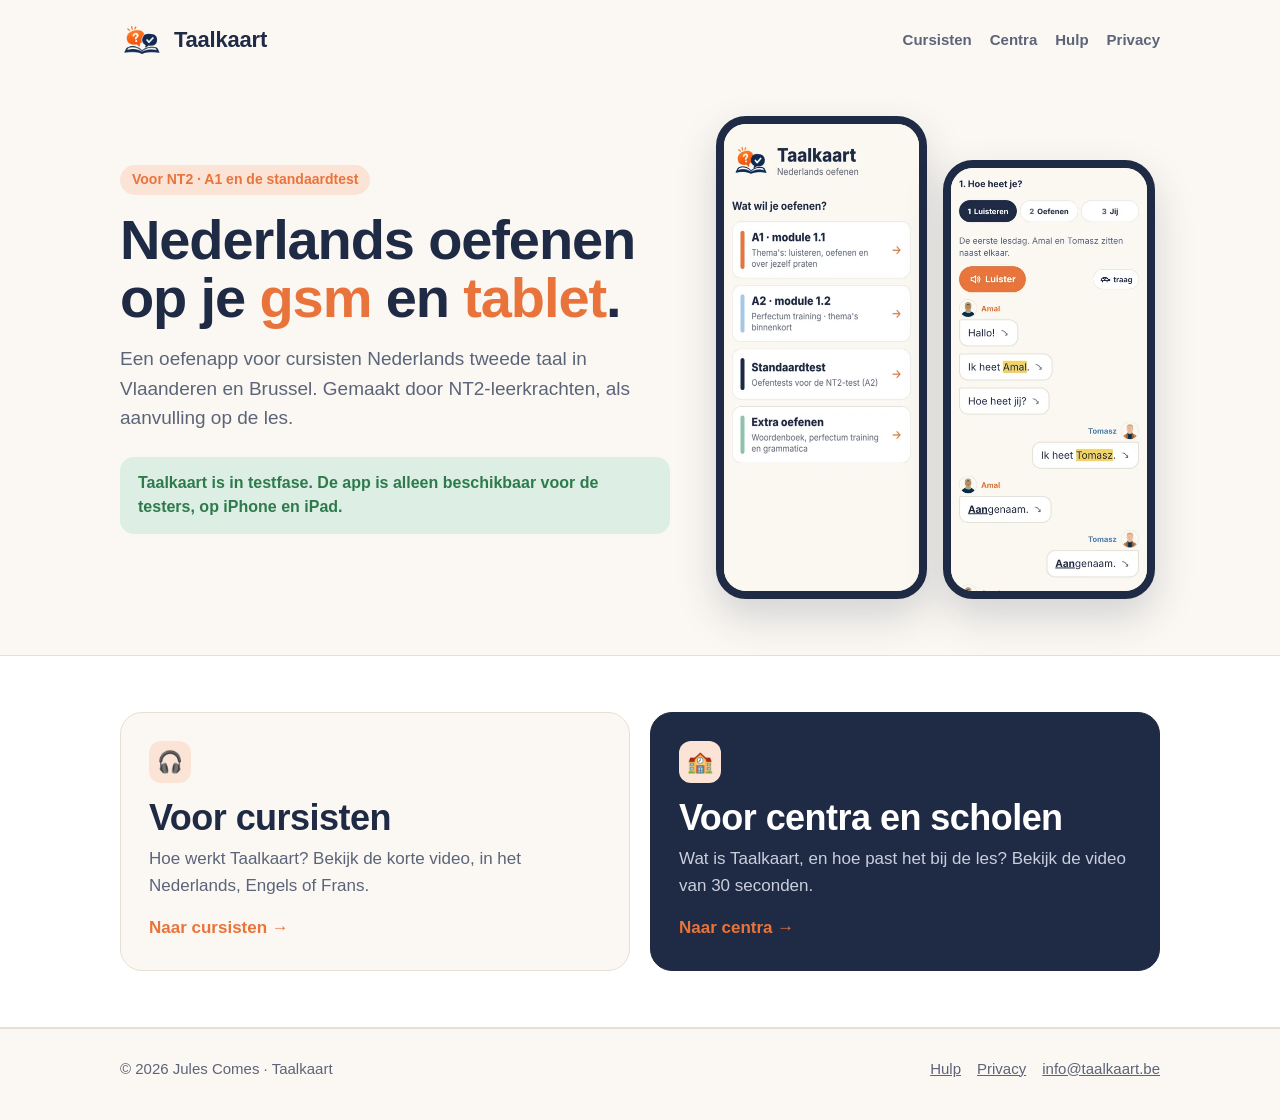
==== index.html @ 13c9c87b "Website taalkaart.be: start, cursisten, centra, hulp, privacy Co-Authored-By: Claude Opus 5.5 <norep" ====
<!doctype html>
<html lang="nl">
<head>
<meta charset="utf-8">
<meta name="viewport" content="width=device-width, initial-scale=1">
<title>Taalkaart · Nederlands oefenen op gsm en tablet</title>
<meta name="description" content="Taalkaart is een oefenapp voor cursisten Nederlands tweede taal (NT2) in Vlaanderen en Brussel. Voor iPhone en iPad.">
<link rel="icon" href="favicon.png">
<link rel="apple-touch-icon" href="img/apple-touch-icon.png">
<link rel="stylesheet" href="style.css">
</head>
<body>
<header class="kop"><div class="wrap">
  <a class="merk" href="./"><img src="img/logo.png" alt=""><b>Taalkaart</b></a>
  <nav><a href="cursisten.html">Cursisten</a><a href="centra.html">Centra</a><a class="wegklein" href="hulp.html">Hulp</a><a class="wegklein" href="privacy.html">Privacy</a></nav>
</div></header>

<main>
<section class="held"><div class="wrap">
  <div>
    <span class="label">Voor NT2 · A1 en de standaardtest</span>
    <h1>Nederlands oefenen op je <span>gsm</span> en <span>tablet</span>.</h1>
    <p class="lead">Een oefenapp voor cursisten Nederlands tweede taal in Vlaanderen en Brussel. Gemaakt door NT2-leerkrachten, als aanvulling op de les.</p>
    <p class="status">Taalkaart is in testfase. De app is alleen beschikbaar voor de testers, op iPhone en iPad.</p>
  </div>
  <div class="telefoons">
    <img class="tel" src="img/start.webp" alt="Het startscherm van Taalkaart" width="390" height="844">
    <img class="tel" src="img/luisteren.webp" alt="Een gesprek beluisteren in thema 1" width="390" height="844">
  </div>
</div></section>

<section class="licht"><div class="wrap">
  <div class="keuze">
    <a class="groep" href="cursisten.html">
      <span class="ico">🎧</span>
      <h2>Voor cursisten</h2>
      <p>Hoe werkt Taalkaart? Bekijk de korte video, in het Nederlands, Engels of Frans.</p>
      <span class="pijl">Naar cursisten →</span>
    </a>
    <a class="groep donker" href="centra.html">
      <span class="ico">🏫</span>
      <h2>Voor centra en scholen</h2>
      <p>Wat is Taalkaart, en hoe past het bij de les? Bekijk de video van 30 seconden.</p>
      <span class="pijl">Naar centra →</span>
    </a>
  </div>
</div></section>
</main>

<footer><div class="wrap">
  <span>© 2026 Jules Comes · Taalkaart</span>
  <nav><a href="hulp.html">Hulp</a><a href="privacy.html">Privacy</a><a href="mailto:info@taalkaart.be">info@taalkaart.be</a></nav>
</div></footer>
</body>
</html>
---- style.css ----
:root{
  --creme:#FBF8F3; --kaart:#FFFFFF; --inkt:#1F2A44; --zacht:#5B6478; --lijn:#E7DFD2;
  --oranje:#E8743B; --oranjezacht:#FBE3D6; --groen:#2E7A4D; --groenzacht:#DDEFE4; --blauw:#9AC1F0;
  --max:1080px;
}
@media (prefers-color-scheme: dark){
  :root{ --creme:#151A26; --kaart:#1E2535; --inkt:#EEF0F5; --zacht:#A9B0C0; --lijn:#2C3448; --oranjezacht:#3A2A22; --groenzacht:#1F3328; }
}
*{box-sizing:border-box}
html{-webkit-text-size-adjust:100%}
body{margin:0;background:var(--creme);color:var(--inkt);font:17px/1.55 -apple-system,BlinkMacSystemFont,"Segoe UI",Roboto,"Helvetica Neue",Arial,sans-serif}
a{color:var(--oranje)}
img{max-width:100%;height:auto;display:block}
.wrap{max-width:var(--max);margin:0 auto;padding:0 20px}

/* kop */
.kop{padding:18px 0}
.kop .wrap{display:flex;align-items:center;justify-content:space-between;gap:16px}
.merk{display:flex;align-items:center;gap:10px;text-decoration:none;color:var(--inkt)}
.merk img{width:44px;height:44px}
.merk b{font-size:22px;letter-spacing:-.01em}
.kop nav{display:flex;gap:18px;font-weight:600;font-size:15px}
.kop nav a{color:var(--zacht);text-decoration:none}
.kop nav a:hover{color:var(--inkt)}

/* held */
.held{padding:36px 0 56px}
.held .wrap{display:grid;grid-template-columns:1.1fr .9fr;gap:40px;align-items:center}
.label{display:inline-block;background:var(--oranjezacht);color:var(--oranje);font-weight:700;font-size:14px;border-radius:999px;padding:4px 12px}
h1{font-size:clamp(34px,5.4vw,56px);line-height:1.05;letter-spacing:-.02em;margin:16px 0 16px}
h1 span{color:var(--oranje)}
.held p.lead{font-size:19px;color:var(--zacht);margin:0 0 24px;max-width:34em}
.knoppen{display:flex;gap:12px;flex-wrap:wrap}
.knop{display:inline-block;background:var(--oranje);color:#fff;text-decoration:none;font-weight:700;border-radius:999px;padding:13px 24px}
.knop.zacht{background:var(--kaart);color:var(--inkt);border:2px solid var(--lijn)}
.telefoons{display:flex;justify-content:center;gap:16px}
.tel{width:47%;max-width:230px;border-radius:30px;border:8px solid #1F2A44;overflow:hidden;background:#fff;box-shadow:0 18px 40px rgba(31,42,68,.18)}
.tel:nth-child(2){margin-top:44px}

/* secties */
section{padding:56px 0}
section.licht{background:var(--kaart);border-top:1px solid var(--lijn);border-bottom:1px solid var(--lijn)}
h2{font-size:clamp(26px,3.4vw,36px);letter-spacing:-.015em;line-height:1.15;margin:0 0 12px}
.intro{color:var(--zacht);max-width:40em;margin:0 0 28px}
.raster{display:grid;grid-template-columns:repeat(3,1fr);gap:18px}
.vak{background:var(--creme);border:1px solid var(--lijn);border-radius:18px;padding:20px}
section:not(.licht) .vak{background:var(--kaart)}
.vak h3{margin:8px 0 6px;font-size:19px}
.vak p{margin:0;color:var(--zacht);font-size:16px}
.ico{width:42px;height:42px;border-radius:12px;background:var(--oranjezacht);display:flex;align-items:center;justify-content:center;font-size:21px}

.stappen{display:grid;grid-template-columns:repeat(4,1fr);gap:18px;counter-reset:s}
.stap{position:relative;padding-top:8px}
.stap b{display:block;font-size:18px;margin-bottom:4px}
.stap b::before{counter-increment:s;content:counter(s);display:inline-flex;width:30px;height:30px;border-radius:50%;background:var(--inkt);color:#fff;align-items:center;justify-content:center;font-size:15px;margin-right:8px}
.stap p{margin:0;color:var(--zacht);font-size:16px}

.duo{display:grid;grid-template-columns:1fr 1fr;gap:40px;align-items:center}
.duo .tel{margin:0 auto;max-width:260px}
ul.vink{list-style:none;padding:0;margin:0}
ul.vink li{padding-left:32px;position:relative;margin:10px 0}
ul.vink li::before{content:"✓";position:absolute;left:0;top:0;width:22px;height:22px;border-radius:50%;background:var(--groenzacht);color:var(--groen);font-weight:800;font-size:13px;display:flex;align-items:center;justify-content:center}

.centra{background:var(--inkt);color:#fff;border-radius:26px;padding:38px;display:grid;grid-template-columns:1.3fr 1fr;gap:30px;align-items:center}
.centra h2{color:#fff}
.centra p{color:#C9CFDD;margin:0 0 10px}
.centra .knop{background:var(--oranje)}
.status{background:var(--groenzacht);color:var(--groen);border-radius:14px;padding:14px 18px;font-weight:600;font-size:16px}

/* tekstpagina's */
.tekst{max-width:760px;margin:0 auto;padding:24px 20px 64px}
.tekst h1{font-size:clamp(30px,4.6vw,44px)}
.tekst h2{font-size:24px;margin:36px 0 8px}
.tekst p,.tekst li{color:var(--inkt)}
.tekst .datum{color:var(--zacht);font-size:15px}
.tekst details{background:var(--kaart);border:1px solid var(--lijn);border-radius:14px;padding:14px 18px;margin:10px 0}
.tekst summary{font-weight:700;cursor:pointer}
.tekst details p{margin:10px 0 2px}

/* voet */
footer{border-top:1px solid var(--lijn);padding:28px 0 40px;color:var(--zacht);font-size:15px}
footer .wrap{display:flex;justify-content:space-between;gap:16px;flex-wrap:wrap}
footer a{color:var(--zacht)}
footer nav{display:flex;gap:16px}

@media (max-width:820px){
  .held .wrap,.duo,.centra{grid-template-columns:1fr}
  .raster{grid-template-columns:1fr 1fr}
  .stappen{grid-template-columns:1fr 1fr}
  .kop nav a.wegklein{display:none}
}
@media (max-width:520px){
  .raster,.stappen{grid-template-columns:1fr}
  .centra{padding:26px}
  .tel{border-width:6px;border-radius:24px}
}

/* keuze en video */
.keuze{display:grid;grid-template-columns:1fr 1fr;gap:20px}
.groep{display:block;text-decoration:none;color:var(--inkt);background:var(--creme);border:1px solid var(--lijn);border-radius:22px;padding:28px}
.groep h2{margin:14px 0 8px}
.groep p{color:var(--zacht);margin:0 0 16px}
.groep .pijl{font-weight:700;color:var(--oranje)}
.groep.donker{background:#1F2A44;color:#fff;border-color:#1F2A44}
.groep.donker p{color:#C9CFDD}
.groep:hover{transform:translateY(-2px);transition:transform .15s}
.talen{display:flex;gap:8px;flex-wrap:wrap}
.talen button{font:inherit;font-weight:700;font-size:15px;border-radius:999px;padding:9px 16px;border:2px solid var(--lijn);background:var(--kaart);color:var(--inkt);cursor:pointer}
.talen button[aria-pressed="true"]{border-color:var(--oranje);color:var(--oranje)}
video.video{max-width:300px;width:100%;height:auto;background:#000}
video.breed{width:100%;height:auto;border-radius:18px;margin-top:8px;background:#000;box-shadow:0 18px 40px rgba(31,42,68,.18)}
.kop nav a[aria-current="page"]{color:var(--inkt)}
@media (max-width:820px){.keuze{grid-template-columns:1fr}}
.held .wrap.enkel{display:block}
.held .wrap.enkel video.breed{max-width:860px}
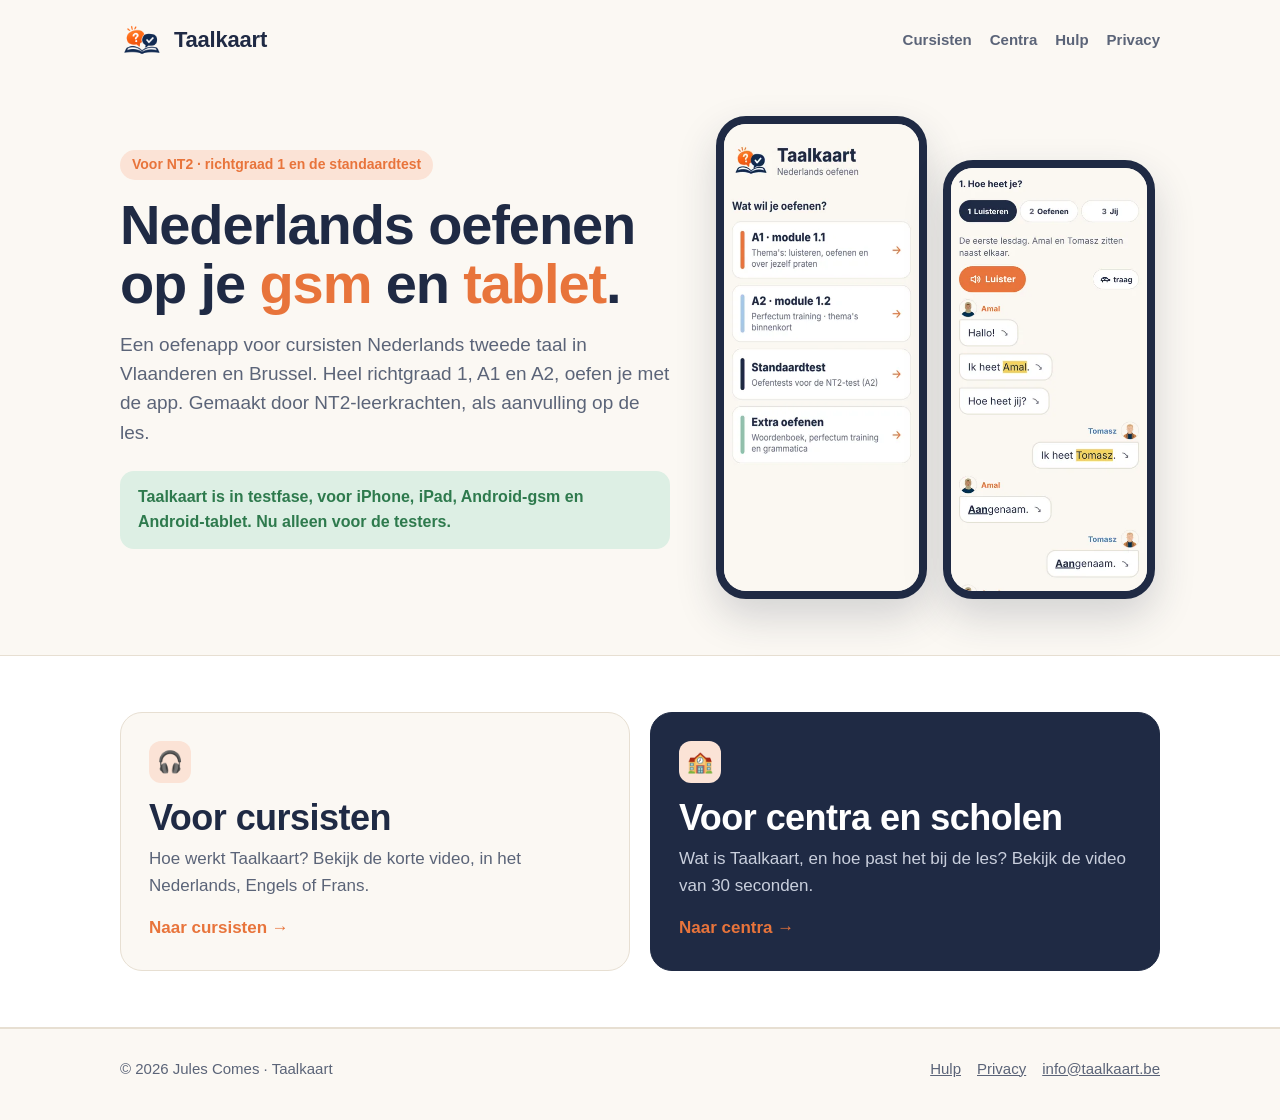
==== commit f7179123: "Website: heel richtgraad 1 (A1 en A2), ook voor Android-gsm en -tablet; promovideo met Android Co-Au" ====
--- a/index.html
+++ b/index.html
@@ -4,7 +4,7 @@
 <meta charset="utf-8">
 <meta name="viewport" content="width=device-width, initial-scale=1">
 <title>Taalkaart · Nederlands oefenen op gsm en tablet</title>
-<meta name="description" content="Taalkaart is een oefenapp voor cursisten Nederlands tweede taal (NT2) in Vlaanderen en Brussel. Voor iPhone en iPad.">
+<meta name="description" content="Taalkaart is een oefenapp voor cursisten Nederlands tweede taal (NT2) in Vlaanderen en Brussel. Voor iPhone, iPad en Android.">
 <link rel="icon" href="favicon.png">
 <link rel="apple-touch-icon" href="img/apple-touch-icon.png">
 <link rel="stylesheet" href="style.css">
@@ -18,10 +18,10 @@
 <main>
 <section class="held"><div class="wrap">
   <div>
-    <span class="label">Voor NT2 · A1 en de standaardtest</span>
+    <span class="label">Voor NT2 · richtgraad 1 en de standaardtest</span>
     <h1>Nederlands oefenen op je <span>gsm</span> en <span>tablet</span>.</h1>
-    <p class="lead">Een oefenapp voor cursisten Nederlands tweede taal in Vlaanderen en Brussel. Gemaakt door NT2-leerkrachten, als aanvulling op de les.</p>
-    <p class="status">Taalkaart is in testfase. De app is alleen beschikbaar voor de testers, op iPhone en iPad.</p>
+    <p class="lead">Een oefenapp voor cursisten Nederlands tweede taal in Vlaanderen en Brussel. Heel richtgraad 1, A1 en A2, oefen je met de app. Gemaakt door NT2-leerkrachten, als aanvulling op de les.</p>
+    <p class="status">Taalkaart is in testfase, voor iPhone, iPad, Android-gsm en Android-tablet. Nu alleen voor de testers.</p>
   </div>
   <div class="telefoons">
     <img class="tel" src="img/start.webp" alt="Het startscherm van Taalkaart" width="390" height="844">
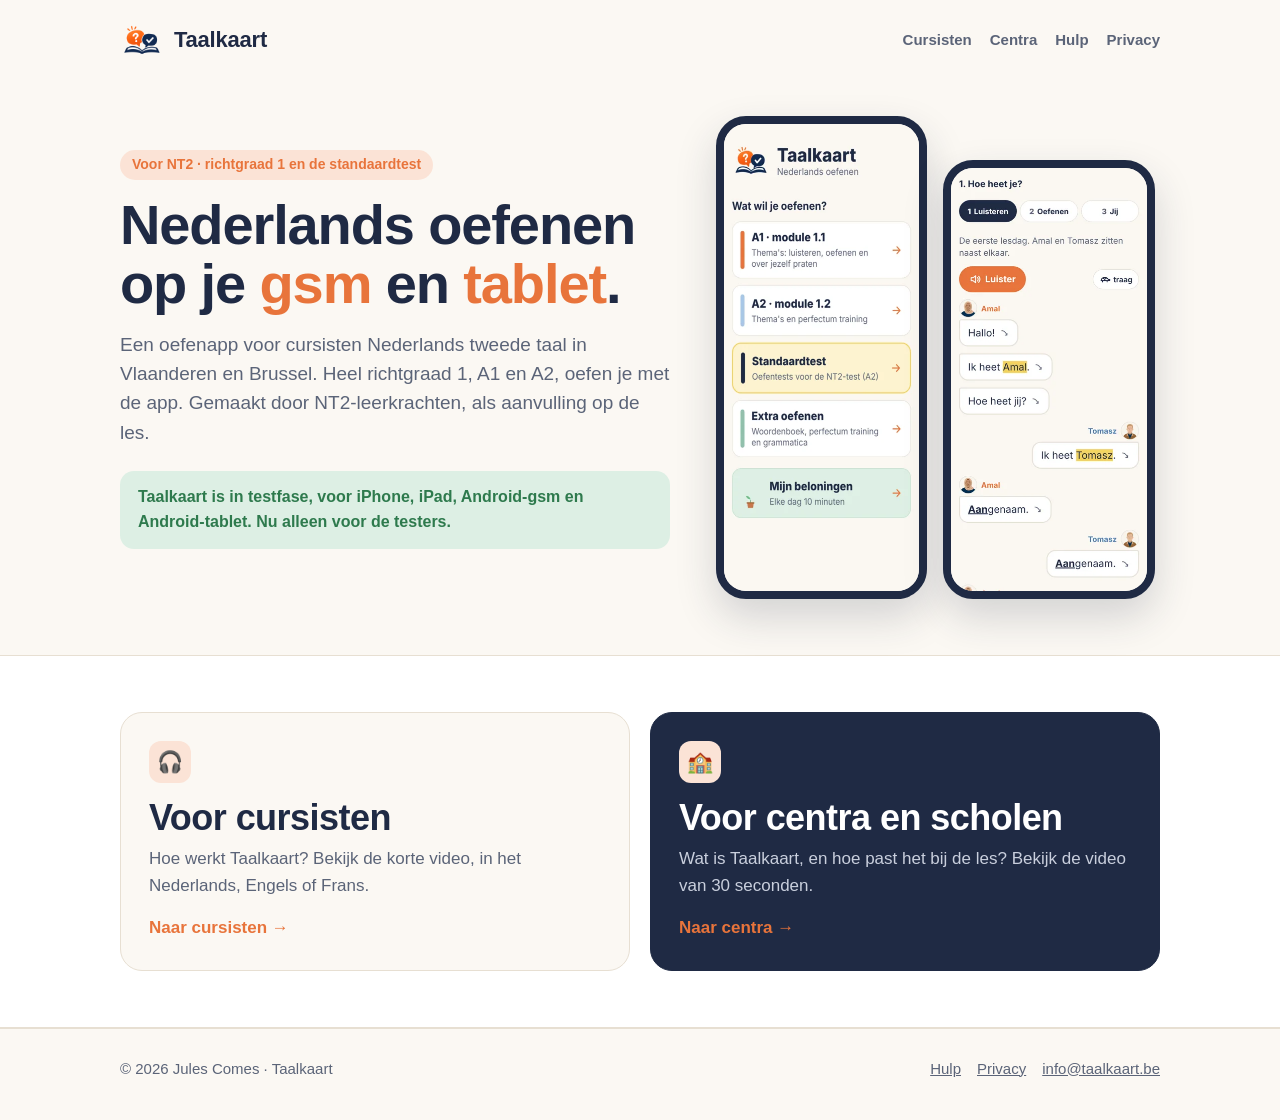
==== commit f6bc70c8: "Website: deelbeeld en deeltags (WhatsApp, mail, sociale media), paginatitels, rustige beweging bij h" ====
--- a/index.html
+++ b/index.html
@@ -3,8 +3,16 @@
 <head>
 <meta charset="utf-8">
 <meta name="viewport" content="width=device-width, initial-scale=1">
-<title>Taalkaart · Nederlands oefenen op gsm en tablet</title>
-<meta name="description" content="Taalkaart is een oefenapp voor cursisten Nederlands tweede taal (NT2) in Vlaanderen en Brussel. Voor iPhone, iPad en Android.">
+<title>Taalkaart: Nederlands oefenen voor NT2-cursisten</title>
+<meta name="description" content="Oefenapp voor cursisten Nederlands tweede taal in Vlaanderen en Brussel: richtgraad 1 (A1 en A2) en de standaardtest, op gsm en tablet.">
+<meta name="theme-color" content="#FBF8F3">
+<link rel="canonical" href="https://taalkaart.be/">
+<meta property="og:type" content="website">
+<meta property="og:title" content="Taalkaart: Nederlands oefenen voor NT2-cursisten">
+<meta property="og:description" content="Oefenapp voor cursisten Nederlands tweede taal in Vlaanderen en Brussel: richtgraad 1 (A1 en A2) en de standaardtest, op gsm en tablet.">
+<meta property="og:url" content="https://taalkaart.be/">
+<meta property="og:image" content="https://taalkaart.be/img/delen.jpg">
+<meta name="twitter:card" content="summary_large_image">
 <link rel="icon" href="favicon.png">
 <link rel="apple-touch-icon" href="img/apple-touch-icon.png">
 <link rel="stylesheet" href="style.css">
--- a/style.css
+++ b/style.css
@@ -103,7 +103,6 @@
 .groep .pijl{font-weight:700;color:var(--oranje)}
 .groep.donker{background:#1F2A44;color:#fff;border-color:#1F2A44}
 .groep.donker p{color:#C9CFDD}
-.groep:hover{transform:translateY(-2px);transition:transform .15s}
 .talen{display:flex;gap:8px;flex-wrap:wrap}
 .talen button{font:inherit;font-weight:700;font-size:15px;border-radius:999px;padding:9px 16px;border:2px solid var(--lijn);background:var(--kaart);color:var(--inkt);cursor:pointer}
 .talen button[aria-pressed="true"]{border-color:var(--oranje);color:var(--oranje)}
@@ -113,3 +112,24 @@
 @media (max-width:820px){.keuze{grid-template-columns:1fr}}
 .held .wrap.enkel{display:block}
 .held .wrap.enkel video.breed{max-width:860px}
+
+/* ---- Beweging (volgens de regels van taste-skill, ingetogen) ---- */
+:focus-visible{outline:3px solid var(--oranje);outline-offset:3px;border-radius:6px}
+@media (prefers-reduced-motion: no-preference){
+  /* de kop van elke pagina komt één keer rustig in beeld */
+  .held .wrap>*{animation:op .5s cubic-bezier(.2,.7,.2,1) both}
+  .held .wrap>*:nth-child(2){animation-delay:.08s}
+  @keyframes op{from{opacity:0;transform:translateY(10px)}to{opacity:1;transform:none}}
+}
+@media (hover:hover) and (pointer:fine){
+  .knop,.talen button{transition:transform .15s ease,filter .15s ease,background-color .15s ease}
+  .knop:hover{transform:translateY(-1px);filter:brightness(.93)}
+  .knop:active{transform:translateY(1px) scale(.985);transition-duration:.09s}
+  .talen button:hover{border-color:var(--zacht)}
+  .groep{transition:transform .18s ease,box-shadow .18s ease,border-color .18s ease}
+  .groep:hover{transform:translateY(-2px);box-shadow:0 10px 24px rgba(31,42,68,.10);border-color:var(--zacht)}
+  .groep:active{transform:translateY(0) scale(.99)}
+  .groep .pijl{transition:letter-spacing .15s ease}
+  .groep:hover .pijl{text-decoration:underline;text-underline-offset:4px}
+  .kop nav a,footer a{transition:color .15s ease}
+}
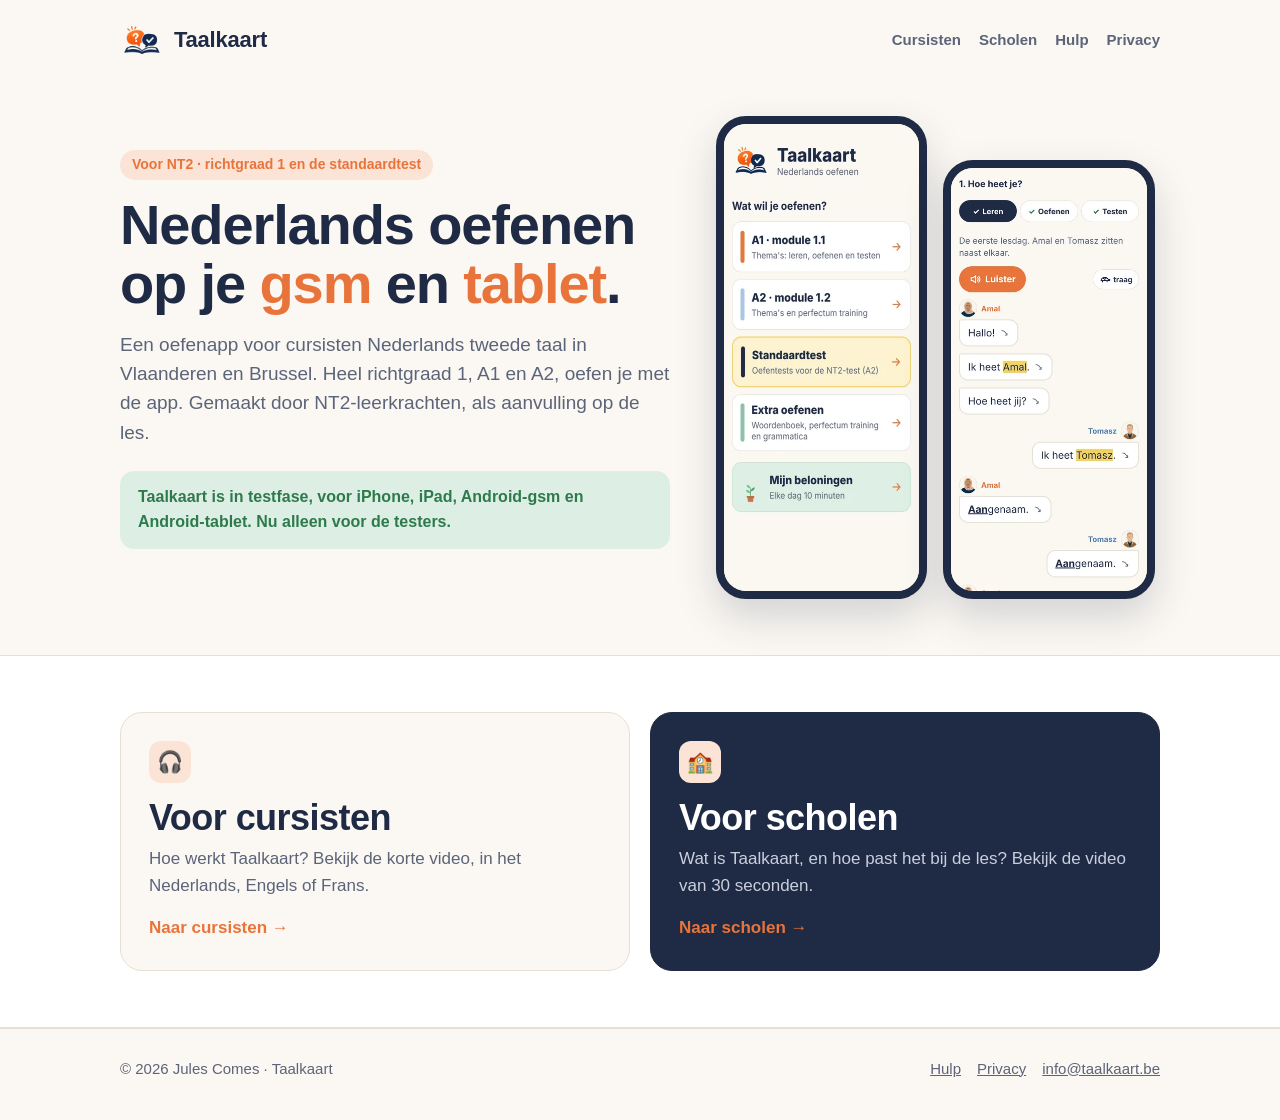
==== commit 511f018b: "Centra heet nu Scholen (scholen.html); oude link centra.html stuurt door Co-Authored-By: Claude Opus" ====
--- a/index.html
+++ b/index.html
@@ -20,7 +20,7 @@
 <body>
 <header class="kop"><div class="wrap">
   <a class="merk" href="./"><img src="img/logo.png" alt=""><b>Taalkaart</b></a>
-  <nav><a href="cursisten.html">Cursisten</a><a href="centra.html">Centra</a><a class="wegklein" href="hulp.html">Hulp</a><a class="wegklein" href="privacy.html">Privacy</a></nav>
+  <nav><a href="cursisten.html">Cursisten</a><a href="scholen.html">Scholen</a><a class="wegklein" href="hulp.html">Hulp</a><a class="wegklein" href="privacy.html">Privacy</a></nav>
 </div></header>
 
 <main>
@@ -45,11 +45,11 @@
       <p>Hoe werkt Taalkaart? Bekijk de korte video, in het Nederlands, Engels of Frans.</p>
       <span class="pijl">Naar cursisten →</span>
     </a>
-    <a class="groep donker" href="centra.html">
+    <a class="groep donker" href="scholen.html">
       <span class="ico">🏫</span>
-      <h2>Voor centra en scholen</h2>
+      <h2>Voor scholen</h2>
       <p>Wat is Taalkaart, en hoe past het bij de les? Bekijk de video van 30 seconden.</p>
-      <span class="pijl">Naar centra →</span>
+      <span class="pijl">Naar scholen →</span>
     </a>
   </div>
 </div></section>
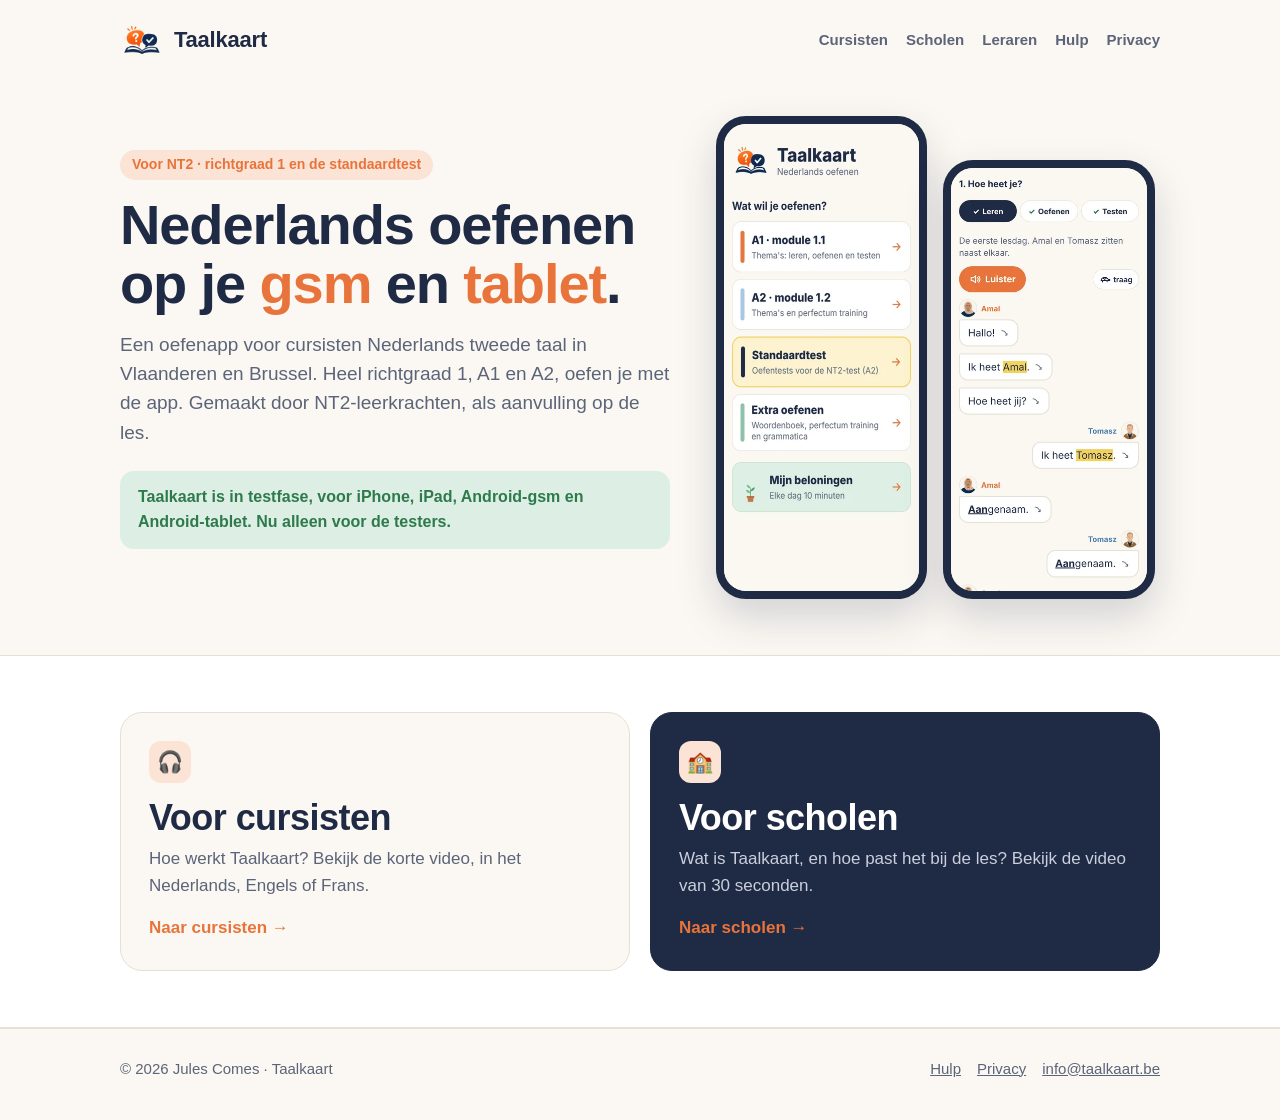
==== commit 6f8a19de: "Pagina voor leraren: Taalkaart als aanvulling op de NT2-les, naast elke methode; Leraren in het menu" ====
--- a/index.html
+++ b/index.html
@@ -15,12 +15,12 @@
 <meta name="twitter:card" content="summary_large_image">
 <link rel="icon" href="favicon.png">
 <link rel="apple-touch-icon" href="img/apple-touch-icon.png">
-<link rel="stylesheet" href="style.css">
+<link rel="stylesheet" href="style.css?v=5">
 </head>
 <body>
 <header class="kop"><div class="wrap">
   <a class="merk" href="./"><img src="img/logo.png" alt=""><b>Taalkaart</b></a>
-  <nav><a href="cursisten.html">Cursisten</a><a href="scholen.html">Scholen</a><a class="wegklein" href="hulp.html">Hulp</a><a class="wegklein" href="privacy.html">Privacy</a></nav>
+  <nav><a href="cursisten.html">Cursisten</a><a href="scholen.html">Scholen</a><a href="leraren.html">Leraren</a><a class="wegklein" href="hulp.html">Hulp</a><a class="wegklein" href="privacy.html">Privacy</a></nav>
 </div></header>
 
 <main>
--- a/style.css
+++ b/style.css
@@ -90,6 +90,9 @@
   .kop nav a.wegklein{display:none}
 }
 @media (max-width:520px){
+  .kop nav{gap:12px;font-size:14px}
+  .merk b{font-size:18px}
+  .merk img{width:36px;height:36px}
   .raster,.stappen{grid-template-columns:1fr}
   .centra{padding:26px}
   .tel{border-width:6px;border-radius:24px}
@@ -103,7 +106,7 @@
 .groep .pijl{font-weight:700;color:var(--oranje)}
 .groep.donker{background:#1F2A44;color:#fff;border-color:#1F2A44}
 .groep.donker p{color:#C9CFDD}
-.talen{display:flex;gap:8px;flex-wrap:wrap}
+.talen{display:flex;gap:8px;flex-wrap:wrap;align-items:center}
 .talen button{font:inherit;font-weight:700;font-size:15px;border-radius:999px;padding:9px 16px;border:2px solid var(--lijn);background:var(--kaart);color:var(--inkt);cursor:pointer}
 .talen button[aria-pressed="true"]{border-color:var(--oranje);color:var(--oranje)}
 video.video{max-width:300px;width:100%;height:auto;background:#000}
@@ -133,3 +136,5 @@
   .groep:hover .pijl{text-decoration:underline;text-underline-offset:4px}
   .kop nav a,footer a{transition:color .15s ease}
 }
+
+@media (max-width:400px){.merk b{display:none}}
